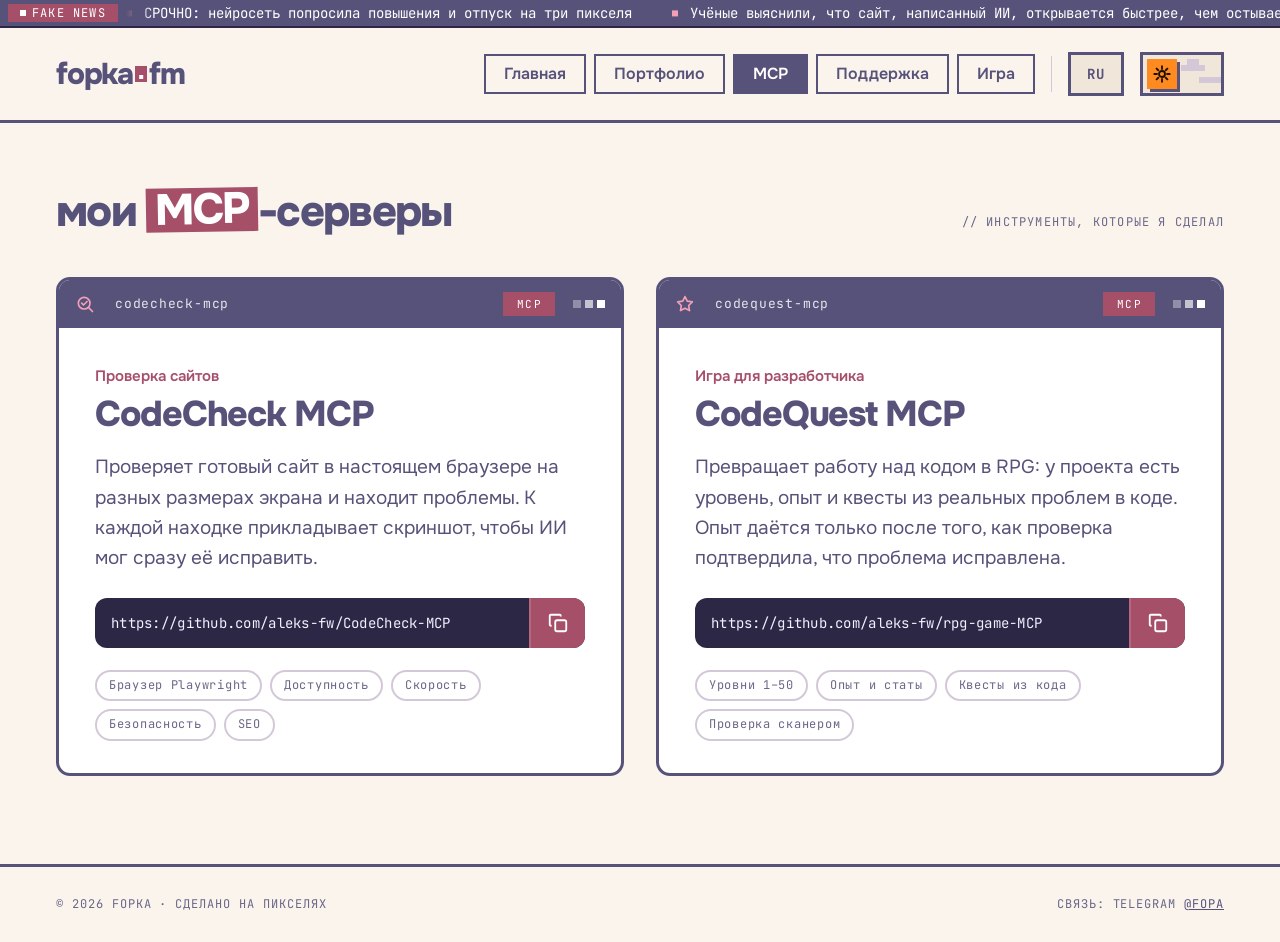
==== mcp.html @ 42603ed7 "FOPKA site Co-Authored-By: Claude Sonnet 5.5 <noreply@anthropic.com>" ====
<!doctype html>
<html lang="ru">
<head>
  <meta charset="utf-8">
  <meta name="viewport" content="width=device-width, initial-scale=1">
  <title>MCP — FOPKA</title>
  <meta http-equiv="refresh" content="0; url=index.html#/mcp">
  <script>location.replace("index.html#/mcp");</script>
</head>
<body>
  <p><a href="index.html#/mcp">Перейти в раздел «MCP»</a></p>
</body>
</html>
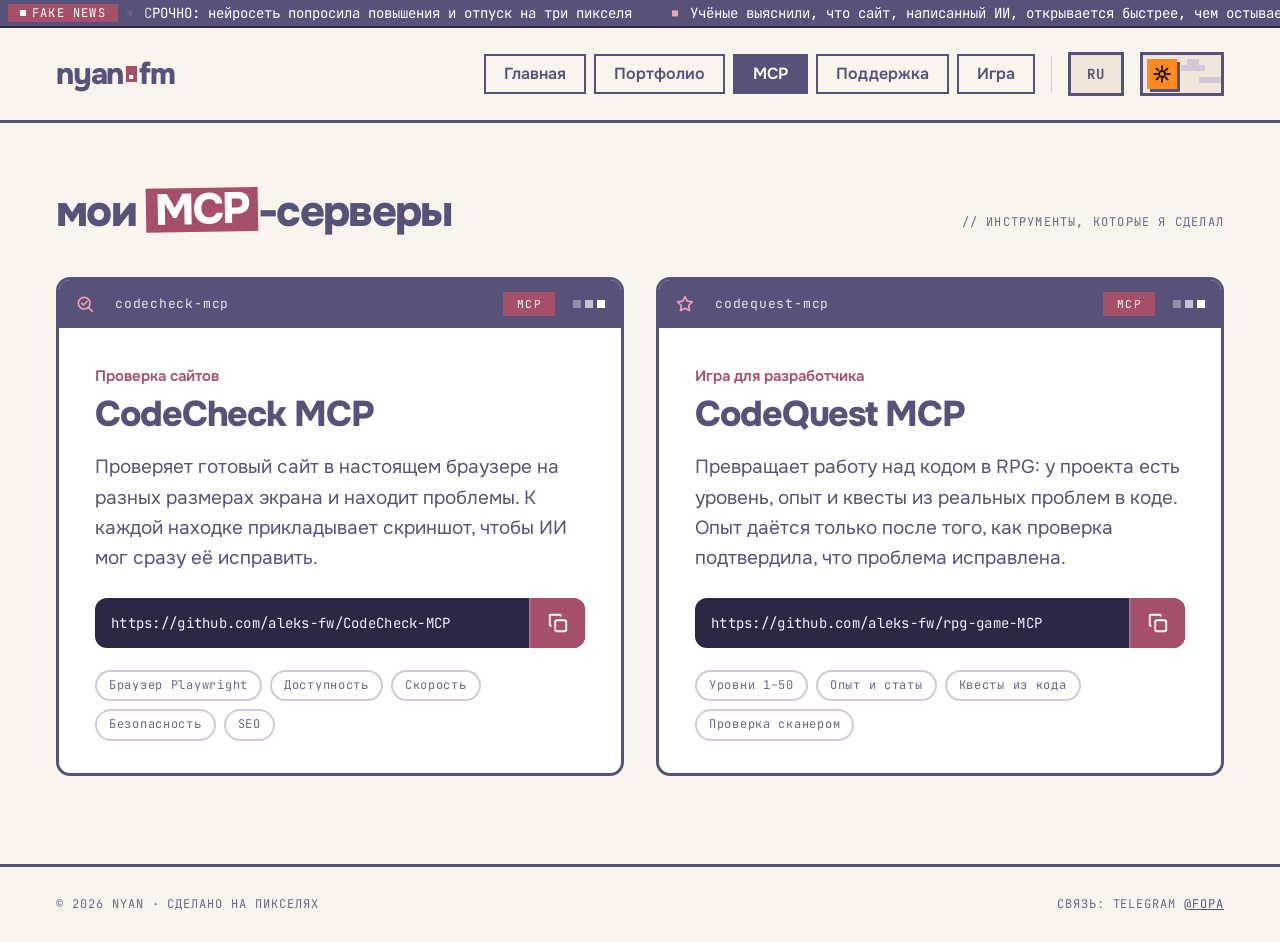
==== commit 2ff84d1d: "Rename brand FOPKA to NYAN Co-Authored-By: Claude Sonnet 5.5 <noreply@anthropic.com>" ====
--- a/mcp.html
+++ b/mcp.html
@@ -3,7 +3,7 @@
 <head>
   <meta charset="utf-8">
   <meta name="viewport" content="width=device-width, initial-scale=1">
-  <title>MCP — FOPKA</title>
+  <title>MCP — NYAN</title>
   <meta http-equiv="refresh" content="0; url=index.html#/mcp">
   <script>location.replace("index.html#/mcp");</script>
 </head>
